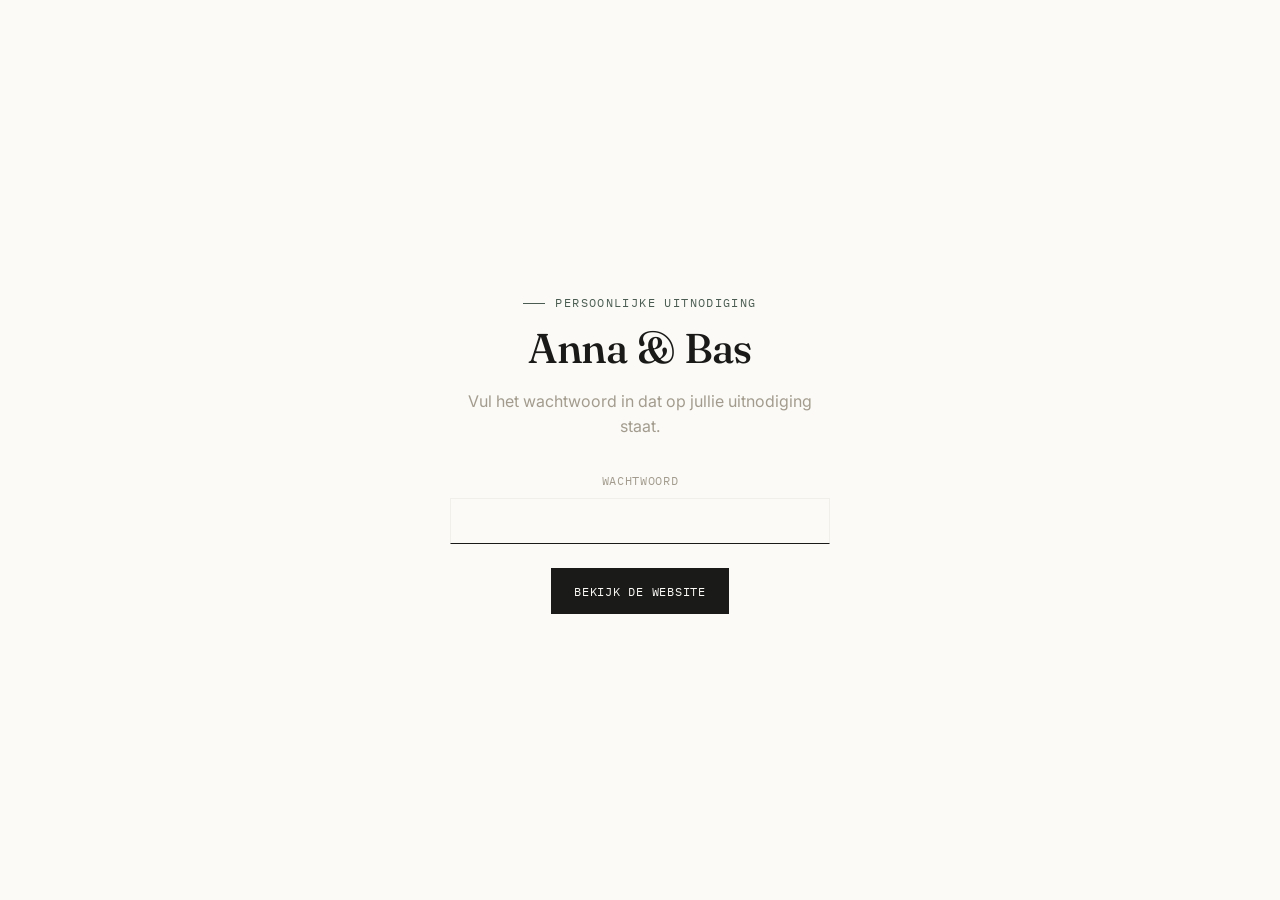
==== index.html @ 12e2c72b "Move html files to root" ====
<!DOCTYPE html>
<html lang="nl">
<head>
<meta charset="UTF-8">
<meta name="viewport" content="width=device-width, initial-scale=1.0">
<title>Anna & Bas — 12 juni 2027</title>
<meta name="robots" content="noindex, nofollow">
<link rel="stylesheet" href="css/style.css">
<script src="js/config.js" defer></script>
</head>
<body>

<!-- ============ WACHTWOORDHEK ============ -->
<!-- Dit blok is zichtbaar zolang de site nog niet ontgrendeld is. -->
<div class="gate" id="gate">
  <div class="gate-box">
    <p class="eyebrow">Persoonlijke uitnodiging</p>
    <h1 style="font-size: clamp(1.8rem, 5vw, 2.6rem);">Anna &amp; Bas</h1>
    <p class="muted">Vul het wachtwoord in dat op jullie uitnodiging staat.</p>
    <form id="gate-form">
      <label for="gate-password">Wachtwoord</label>
      <input type="password" id="gate-password" autocomplete="off" required>
      <p class="gate-error" id="gate-error">Dat wachtwoord klopt niet — check jullie uitnodigingskaart.</p>
      <button type="submit" class="btn">Bekijk de website</button>
    </form>
  </div>
</div>

<!-- ============ GASTKEUZE ============ -->
<!-- Verschijnt direct na het invoeren van het wachtwoord. -->
<div class="gate" id="guest-gate" style="display:none;">
  <div class="gate-box">
    <p class="eyebrow">Bijna binnen</p>
    <h2>Voor wie is deze uitnodiging?</h2>
    <p class="muted">Zo laten we je precies het programma zien dat voor jou geldt.</p>
    <div class="guest-toggle">
      <button class="btn btn-outline" data-choose="dag">De hele dag</button>
      <button class="btn btn-outline" data-choose="avond">Alleen het avondfeest</button>
    </div>
  </div>
</div>

<!-- ============ SITE (verborgen tot ontgrendeld) ============ -->
<div id="site" style="display:none;">

  <nav class="nav">
    <div class="nav-inner">
      <a href="index.html" class="nav-names">A &amp; B</a>
      <div class="nav-links">
        <a href="index.html" aria-current="page">Home</a>
        <a href="verhaal.html">Ons verhaal</a>
        <a href="programma.html">Programma</a>
        <a href="locatie.html">Locatie</a>
        <a href="galerij.html">Foto's</a>
        <a href="cadeau.html">Cadeautips</a>
        <a href="rsvp.html">RSVP</a>
      </div>
    </div>
  </nav>

  <header class="hero wrap">
    <p class="eyebrow">Wij gaan trouwen</p>
    <h1>Anna<br>&amp; Bas</h1>
    <p class="date-line" id="countdown">nog ... dagen</p>
    <p style="margin-top: 40px; max-width: 40ch;">
      12 juni 2027 — en we zouden het geweldig vinden als jij erbij bent.
      Hieronder vind je alles wat je moet weten: ons verhaal, het programma,
      de locatie en hoe je je kunt aanmelden.
    </p>
    <div style="margin-top: 32px;">
      <a href="rsvp.html" class="btn">Meld je aan</a>
    </div>
  </header>

  <section class="section wrap">
    <p class="eyebrow">Snel naar</p>
    <div class="grid-2">
      <a href="verhaal.html" class="card" style="text-decoration:none;">
        <h3>Ons verhaal</h3>
        <p class="muted">Hoe het begon, en hoe we hier kwamen.</p>
      </a>
      <a href="programma.html" class="card" style="text-decoration:none;">
        <h3>Programma</h3>
        <p class="muted">Het tijdschema van de dag.</p>
      </a>
      <a href="locatie.html" class="card" style="text-decoration:none;">
        <h3>Locatie &amp; reizen</h3>
        <p class="muted">Adres, parkeren, overnachten.</p>
      </a>
      <a href="cadeau.html" class="card" style="text-decoration:none;">
        <h3>Cadeautips</h3>
        <p class="muted">Voor wie het lief vindt om te vragen.</p>
      </a>
    </div>
  </section>

  <footer class="footer">Anna &amp; Bas · 12 juni 2027</footer>
</div>

<script>
  document.addEventListener("DOMContentLoaded", () => {
    const gate = document.getElementById("gate");
    const guestGate = document.getElementById("guest-gate");
    const site = document.getElementById("site");
    const form = document.getElementById("gate-form");
    const errorMsg = document.getElementById("gate-error");

    function showSite() {
      gate.style.display = "none";
      guestGate.style.display = "none";
      site.style.display = "block";
      applyGuestVisibility();
      startCountdown();
    }

    // Als deze sessie al ontgrendeld én een gasttype gekozen is: meteen door.
    if (isUnlocked() && getGuestType()) {
      showSite();
    } else if (isUnlocked()) {
      gate.style.display = "none";
      guestGate.style.display = "flex";
    }

    form.addEventListener("submit", (e) => {
      e.preventDefault();
      const value = document.getElementById("gate-password").value.trim().toLowerCase();
      if (value === SITE_CONFIG.password.toLowerCase()) {
        unlock();
        gate.style.display = "none";
        guestGate.style.display = "flex";
      } else {
        errorMsg.classList.add("show");
      }
    });

    guestGate.querySelectorAll("[data-choose]").forEach((btn) => {
      btn.addEventListener("click", () => {
        setGuestType(btn.getAttribute("data-choose"));
        showSite();
      });
    });
  });
</script>

</body>
</html>
---- css/style.css ----
/* ==========================================================================
   Bruiloft website — design system
   --------------------------------------------------------------------------
   Concept: "De Draad" (the thread). Eén dunne verticale lijn loopt door de
   site heen en verbindt alle onderdelen — jullie verhaal, het programma,
   de locatie — als beeld van het pad dat jullie samen lopen. Op de
   programma-pagina wordt diezelfde lijn letterlijk de tijdlijn.

   Palet:
     --ink       #1A1A18   hoofdtekst / donker
     --paper     #FBFAF7   achtergrond
     --thread    #4B5D52   salie/bosgroen — de enige accentkleur
     --muted     #A39C8E   subtiele tekst, randen
     --paper-2   #F1EFE9   lichte vlakken (kaarten, secties)

   Typografie:
     Display: "Fraunces"      — koppen, met karakter, terughoudend gebruikt
     Body:    "Inter"         — lopende tekst
     Utility: "IBM Plex Mono" — cijfers, data, labels (eyebrows)
   ========================================================================== */

@import url('https://fonts.googleapis.com/css2?family=Fraunces:opsz,wght@9..144,400;9..144,500;9..144,600&family=Inter:wght@400;500;600&family=IBM+Plex+Mono:wght@400;500&display=swap');

:root {
  --ink: #1A1A18;
  --paper: #FBFAF7;
  --paper-2: #F1EFE9;
  --thread: #4B5D52;
  --thread-soft: #4B5D521a;
  --muted: #A39C8E;

  --font-display: "Fraunces", serif;
  --font-body: "Inter", sans-serif;
  --font-mono: "IBM Plex Mono", monospace;

  --max-w: 780px;
  --edge: clamp(24px, 6vw, 64px);
}

* { box-sizing: border-box; }

html {
  scroll-behavior: smooth;
}

@media (prefers-reduced-motion: reduce) {
  html { scroll-behavior: auto; }
  * { animation-duration: 0.001ms !important; transition-duration: 0.001ms !important; }
}

body {
  margin: 0;
  background: var(--paper);
  color: var(--ink);
  font-family: var(--font-body);
  font-size: 16px;
  line-height: 1.6;
  -webkit-font-smoothing: antialiased;
}

a {
  color: inherit;
}

img {
  max-width: 100%;
  display: block;
}

::selection {
  background: var(--thread);
  color: var(--paper);
}

:focus-visible {
  outline: 2px solid var(--thread);
  outline-offset: 3px;
}

/* ---- Typography helpers ---- */

h1, h2, h3 {
  font-family: var(--font-display);
  font-weight: 500;
  line-height: 1.1;
  margin: 0 0 0.4em;
  letter-spacing: -0.01em;
}

h1 { font-size: clamp(2.4rem, 7vw, 4.4rem); font-optical-sizing: auto; }
h2 { font-size: clamp(1.7rem, 4vw, 2.4rem); }
h3 { font-size: clamp(1.2rem, 2.5vw, 1.5rem); font-weight: 600; }

p { margin: 0 0 1em; color: var(--ink); }

.eyebrow {
  font-family: var(--font-mono);
  font-size: 0.72rem;
  letter-spacing: 0.12em;
  text-transform: uppercase;
  color: var(--thread);
  display: inline-flex;
  align-items: center;
  gap: 10px;
  margin-bottom: 14px;
}

.eyebrow::before {
  content: "";
  width: 22px;
  height: 1px;
  background: var(--thread);
  display: inline-block;
}

.muted { color: var(--muted); }

/* ---- Layout ---- */

.wrap {
  max-width: var(--max-w);
  margin: 0 auto;
  padding: 0 var(--edge);
}

.section {
  padding: 96px 0;
  position: relative;
}

.section + .section {
  border-top: 1px solid var(--paper-2);
}

/* De Draad: verticale lijn, geactiveerd per pagina met .has-thread */
.has-thread .section {
  position: relative;
}

.has-thread .section::before {
  content: "";
  position: absolute;
  left: var(--edge);
  top: 0;
  bottom: 0;
  width: 1px;
  background: linear-gradient(var(--thread-soft), var(--thread) 20%, var(--thread) 80%, var(--thread-soft));
  opacity: 0.5;
}

@media (max-width: 640px) {
  .has-thread .section::before { display: none; }
}

/* ---- Nav ---- */

.nav {
  position: sticky;
  top: 0;
  z-index: 50;
  background: color-mix(in srgb, var(--paper) 92%, transparent);
  backdrop-filter: blur(6px);
  border-bottom: 1px solid var(--paper-2);
}

.nav-inner {
  max-width: var(--max-w);
  margin: 0 auto;
  padding: 20px var(--edge);
  display: flex;
  align-items: center;
  justify-content: space-between;
  gap: 24px;
}

.nav-names {
  font-family: var(--font-display);
  font-size: 1.05rem;
  text-decoration: none;
  white-space: nowrap;
}

.nav-links {
  display: flex;
  gap: clamp(12px, 2.5vw, 28px);
  flex-wrap: wrap;
  font-family: var(--font-mono);
  font-size: 0.72rem;
  letter-spacing: 0.06em;
  text-transform: uppercase;
}

.nav-links a {
  text-decoration: none;
  color: var(--muted);
  border-bottom: 1px solid transparent;
  padding-bottom: 2px;
  transition: color 0.2s ease, border-color 0.2s ease;
}

.nav-links a:hover,
.nav-links a[aria-current="page"] {
  color: var(--ink);
  border-color: var(--thread);
}

/* ---- Buttons & form fields ---- */

.btn {
  display: inline-flex;
  align-items: center;
  gap: 10px;
  font-family: var(--font-mono);
  font-size: 0.78rem;
  letter-spacing: 0.06em;
  text-transform: uppercase;
  text-decoration: none;
  color: var(--paper);
  background: var(--ink);
  border: 1px solid var(--ink);
  padding: 14px 22px;
  cursor: pointer;
  transition: background 0.2s ease, color 0.2s ease;
}

.btn:hover { background: var(--thread); border-color: var(--thread); }

.btn-outline {
  background: transparent;
  color: var(--ink);
  border: 1px solid var(--ink);
}

.btn-outline:hover { color: var(--paper); }

label {
  display: block;
  font-family: var(--font-mono);
  font-size: 0.72rem;
  letter-spacing: 0.06em;
  text-transform: uppercase;
  color: var(--muted);
  margin-bottom: 8px;
}

input, select, textarea {
  width: 100%;
  font-family: var(--font-body);
  font-size: 1rem;
  color: var(--ink);
  background: var(--paper);
  border: 1px solid var(--paper-2);
  border-bottom: 1px solid var(--ink);
  padding: 12px 4px;
  margin-bottom: 24px;
}

input:focus, select:focus, textarea:focus {
  outline: none;
  border-bottom-color: var(--thread);
}

fieldset {
  border: none;
  padding: 0;
  margin: 0 0 24px;
}

/* ---- Cards / grid ---- */

.grid-2 {
  display: grid;
  grid-template-columns: 1fr 1fr;
  gap: 32px;
}

@media (max-width: 640px) {
  .grid-2 { grid-template-columns: 1fr; }
}

.card {
  background: var(--paper-2);
  padding: 28px;
}

/* ---- Hero ---- */

.hero {
  min-height: 88vh;
  display: flex;
  flex-direction: column;
  justify-content: center;
  padding: 120px 0 80px;
}

.hero .date-line {
  font-family: var(--font-mono);
  font-size: 0.85rem;
  letter-spacing: 0.08em;
  color: var(--thread);
  margin-top: 18px;
}

/* ---- Timeline (programma) ---- */

.timeline {
  list-style: none;
  margin: 0;
  padding: 0;
}

.timeline-item {
  position: relative;
  padding: 0 0 48px 44px;
}

.timeline-item::before {
  content: "";
  position: absolute;
  left: 6px;
  top: 6px;
  width: 9px;
  height: 9px;
  border-radius: 50%;
  background: var(--thread);
}

.timeline-item::after {
  content: "";
  position: absolute;
  left: 10px;
  top: 16px;
  bottom: -8px;
  width: 1px;
  background: var(--paper-2);
}

.timeline-item:last-child::after { display: none; }

.timeline-time {
  font-family: var(--font-mono);
  font-size: 0.78rem;
  color: var(--thread);
  margin-bottom: 4px;
  display: block;
}

/* ---- Gallery ---- */

.gallery {
  display: grid;
  grid-template-columns: repeat(3, 1fr);
  gap: 8px;
}

.gallery > div {
  aspect-ratio: 4 / 5;
  background: var(--paper-2);
  display: flex;
  align-items: center;
  justify-content: center;
  font-family: var(--font-mono);
  font-size: 0.7rem;
  color: var(--muted);
  text-align: center;
  padding: 8px;
}

@media (max-width: 640px) {
  .gallery { grid-template-columns: repeat(2, 1fr); }
}

/* ---- Password gate ---- */

.gate {
  min-height: 100vh;
  display: flex;
  align-items: center;
  justify-content: center;
  padding: var(--edge);
}

.gate-box {
  max-width: 380px;
  width: 100%;
  text-align: center;
}

.gate-box form {
  margin-top: 32px;
}

.gate-error {
  color: #A13B2A;
  font-family: var(--font-mono);
  font-size: 0.78rem;
  margin-top: -12px;
  margin-bottom: 20px;
  display: none;
}

.gate-error.show { display: block; }

/* ---- Guest-type toggle ---- */

.guest-toggle {
  display: flex;
  gap: 12px;
  margin-bottom: 24px;
  flex-wrap: wrap;
}

.guest-toggle button {
  flex: 1;
  min-width: 140px;
}

/* Zichtbaarheid op basis van gastentype, gestuurd via js/main.js */
[data-guest] { display: none; }
[data-guest].is-visible { display: block; }

/* ---- Footer ---- */

.footer {
  padding: 48px var(--edge) 64px;
  text-align: center;
  font-family: var(--font-mono);
  font-size: 0.72rem;
  color: var(--muted);
  letter-spacing: 0.04em;
}
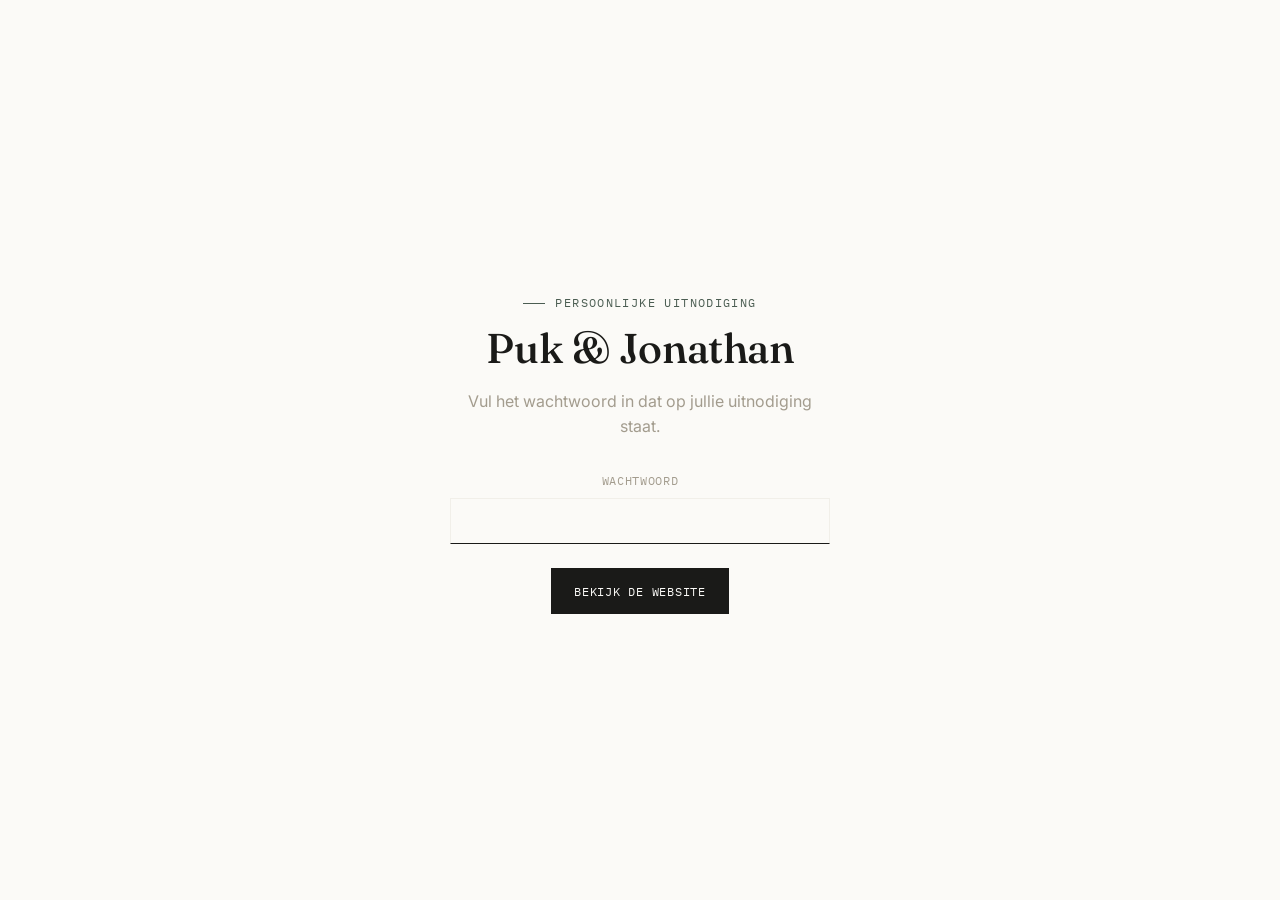
==== commit 9d2635a3: "namen en data aangepast" ====
--- a/index.html
+++ b/index.html
@@ -3,7 +3,7 @@
 <head>
 <meta charset="UTF-8">
 <meta name="viewport" content="width=device-width, initial-scale=1.0">
-<title>Anna & Bas — 12 juni 2027</title>
+<title>Puk & Jonathan — 25 juni 2027</title>
 <meta name="robots" content="noindex, nofollow">
 <link rel="stylesheet" href="css/style.css">
 <script src="js/config.js" defer></script>
@@ -15,7 +15,7 @@
 <div class="gate" id="gate">
   <div class="gate-box">
     <p class="eyebrow">Persoonlijke uitnodiging</p>
-    <h1 style="font-size: clamp(1.8rem, 5vw, 2.6rem);">Anna &amp; Bas</h1>
+    <h1 style="font-size: clamp(1.8rem, 5vw, 2.6rem);">Puk &amp; Jonathan</h1>
     <p class="muted">Vul het wachtwoord in dat op jullie uitnodiging staat.</p>
     <form id="gate-form">
       <label for="gate-password">Wachtwoord</label>
@@ -60,10 +60,10 @@
 
   <header class="hero wrap">
     <p class="eyebrow">Wij gaan trouwen</p>
-    <h1>Anna<br>&amp; Bas</h1>
+    <h1>Puk<br>&amp; Jonathan</h1>
     <p class="date-line" id="countdown">nog ... dagen</p>
     <p style="margin-top: 40px; max-width: 40ch;">
-      12 juni 2027 — en we zouden het geweldig vinden als jij erbij bent.
+      25 juni 2027 — en we zouden het geweldig vinden als jij erbij bent.
       Hieronder vind je alles wat je moet weten: ons verhaal, het programma,
       de locatie en hoe je je kunt aanmelden.
     </p>
@@ -94,7 +94,7 @@
     </div>
   </section>
 
-  <footer class="footer">Anna &amp; Bas · 12 juni 2027</footer>
+  <footer class="footer">Puk &amp; Jonathan · 25 juni 2027</footer>
 </div>
 
 <script>
